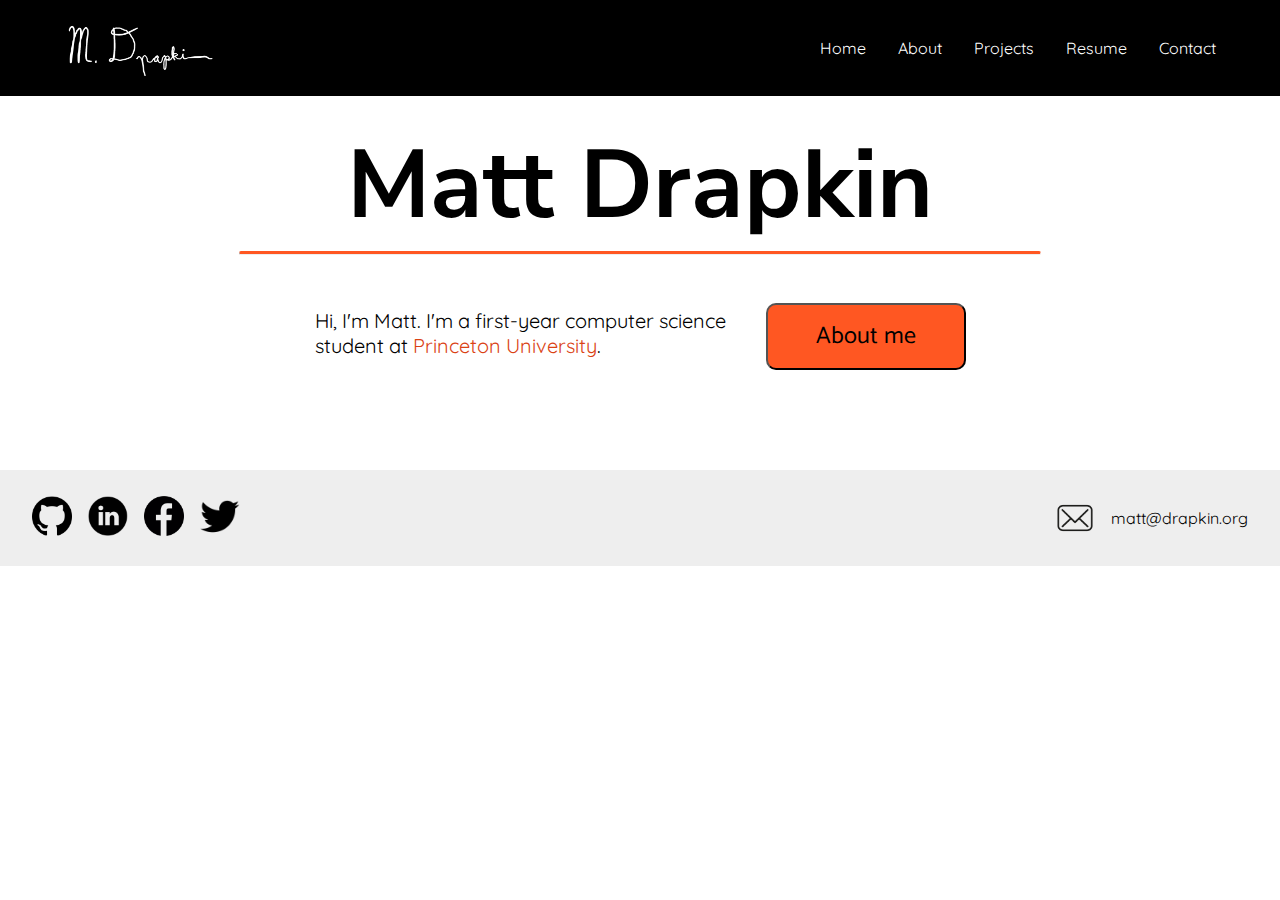
==== index.html @ 693f9033 "Most of home page complete, navigation buttons not yet linked" ====
<!DOCTYPE html>
<html lang="en">
<head>
    <meta charset="UTF-8">
    <meta http-equiv="X-UA-Compatible" content="IE=edge">
    <meta name="viewport" content="width=device-width, initial-scale=1.0">
    <link rel="stylesheet" href="styles.css">
    <title>Matt Drapkin</title>
</head>
<body>
    <header>
        <div class="nav">
            <img class="signature" src="img/signature.png" alt="signature">
            <ul>
                <li>Home</li>
                <li>About</li>
                <li>Projects</li>
                <li>Resume</li>
                <li>Contact</li>
            </ul>
        </div>
        <img class="selfie" src="img/header.jpg" alt="Matt Drapkin">
    </header>
    <div class="content">
        <div class="intro">
            <h1 class="big-name">Matt Drapkin</h1>
            <hr class="text-divider">
            <div class="side-txt">
                <p class="descriptor">Hi, I'm Matt.  I'm a first-year computer science student at <span class="pton">Princeton University</span>.</p>
                <button class="about-btn">About me</button>
        </div>
        </div>
    </div>
    <footer>
        <div class="footer-imgs">
            <a href="https://github.com/mattdrapkin" target="_blank">
                <img src="img/github.png" alt="GitHub">
            </a>
            <a href="https://www.linkedin.com/in/mattdrapkin/" target="_blank">
                <img src="img/linkedin.png" alt="LinkedIn">
            </a>
            <a href="https://www.facebook.com/matt.drapkin/" target="_blank">
                <img src="img/facebook.png" alt="Facebook">
            </a>
            <a href="https://twitter.com/mattdrapkin" target="_blank">
                <img src="img/twitter.png" alt="Twitter">
            </a>
        </div>
        <div class="email">
            <img src="img/email.png" alt="Email">
            matt@drapkin.org
        </div>
    </footer>
</body>
</html>
---- styles.css ----
@import url('https://fonts.googleapis.com/css2?family=Catamaran&family=Nunito+Sans:wght@700&family=Quicksand&display=swap');

* {
    margin: 0;
}

body {
    display: flex;
    flex-direction: column;
    font-family: "Quicksand", sans-serif;
}

button {
    font-family: 'Catamaran', sans-serif;
}

.content {
    padding: 100px 0;
}

.selfie {
    max-width: 100%;
}

.nav {
    display: flex;
    justify-content: space-between;
    align-items: center;
    position: fixed;
    top: 0;
    width: 100%;
    height: 6em;
    background-color: black;
    color: white;
}

.signature {
    width: 150px;
    height: 60px;
    margin-left: 4em;
}

.nav > ul {
    display: flex;
    list-style-type: none;
    gap: 2em;
    justify-content: flex-end;
    margin-right: 4em;
}

.intro {
    display: flex;
    flex-direction: column;
    justify-content: center;
    align-items: center;
}

.big-name {
    font-family: "Nunito Sans", sans-serif;
    font-size: 6em;
}

.text-divider {
    width: 50em;
    border-top: 3px solid #ff5722;
    border-radius: 5px;
}

.descriptor {
    margin-top: 2em;
    font-size: 20px;
}

.about-btn {
    margin-top: 2em;
    background-color: #ff5722;
    padding: 0.5em 2em;
    font-size: 24px;
    border-radius: 10px;
}

.pton {
    color: #da4214;
}

.side-txt {
    display: flex;
    justify-content:center;
    align-items: center;
}

.side-txt > p {
    text-align: left;
    width: 50%;
}

footer img {
    width: 40px;
    height: 40px;
}

.footer-imgs {
    display: flex;
    gap: 1em;
    padding-left: 2em;

}


footer {
    background-color: #eeeeee;
    width: 100%;
    height: 6em;
    display: flex;
    align-items: center;
    justify-content: space-between;
}

.email {
    display: flex;
    gap: 1em;
    align-items: center;
    padding-right: 2em;
}
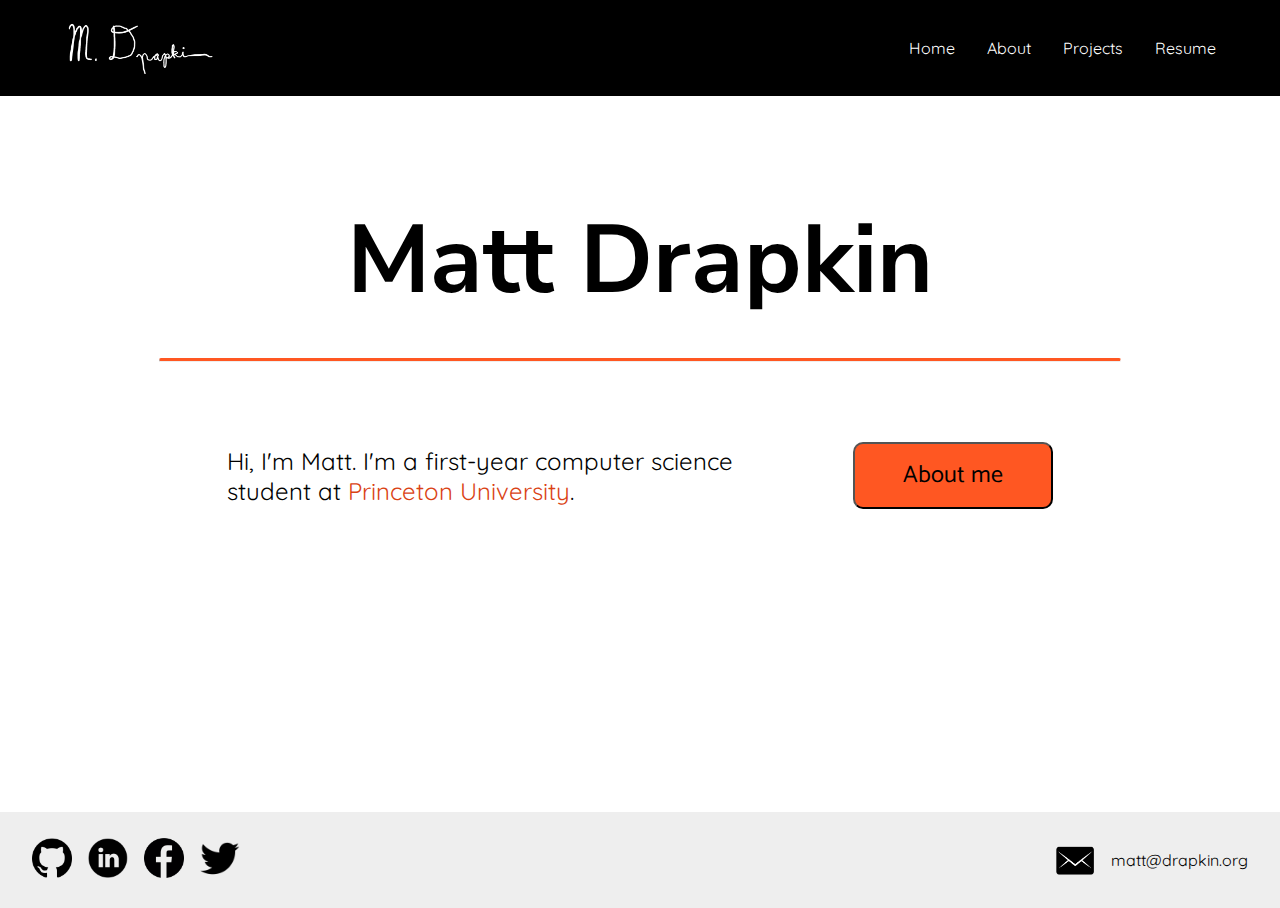
==== commit 18155e6c: "Roughly finished site, far from perfect" ====
--- a/index.html
+++ b/index.html
@@ -10,25 +10,24 @@
 <body>
     <header>
         <div class="nav">
-            <img class="signature" src="img/signature.png" alt="signature">
+            <a href="index.html"><img class="signature" src="img/signature.png" alt="signature"></a>
             <ul>
-                <li>Home</li>
-                <li>About</li>
-                <li>Projects</li>
-                <li>Resume</li>
-                <li>Contact</li>
+                <li><a href="index.html">Home</a></li>
+                <li><a href="about.html">About</a></li>
+                <li><a href="projects.html">Projects</a></li>
+                <li><a href="resume.html">Resume</a></li>
             </ul>
         </div>
         <img class="selfie" src="img/header.jpg" alt="Matt Drapkin">
     </header>
     <div class="content">
-        <div class="intro">
+        <div class="vert-content">
             <h1 class="big-name">Matt Drapkin</h1>
             <hr class="text-divider">
             <div class="side-txt">
                 <p class="descriptor">Hi, I'm Matt.  I'm a first-year computer science student at <span class="pton">Princeton University</span>.</p>
-                <button class="about-btn">About me</button>
-        </div>
+                <button class="about-btn" onclick="window.location.href='about.html';">About me</button>
+            </div>
         </div>
     </div>
     <footer>
--- a/styles.css
+++ b/styles.css
@@ -8,14 +8,39 @@
     display: flex;
     flex-direction: column;
     font-family: "Quicksand", sans-serif;
+    min-height: 100%;
+    margin:0;
+    padding: 0;
+    overflow-x: hidden;
+}
+
+.page-container {
+    position: relative;
+    min-height: 100vh;
+}
+
+.content-wrap {
+    padding-bottom: 6em;
 }
 
 button {
     font-family: 'Catamaran', sans-serif;
 }
 
-.content {
-    padding: 100px 0;
+.content, .projects-container, .about-container {
+    padding: 175px 0;
+}
+
+.about-container {
+    display: flex;
+    flex-direction: column;
+    align-items: center;
+    gap: 2em;
+}
+
+p a {
+    text-decoration: none;
+    color: black;
 }
 
 .selfie {
@@ -48,27 +73,29 @@
     margin-right: 4em;
 }
 
-.intro {
-    display: flex;
-    flex-direction: column;
-    justify-content: center;
-    align-items: center;
+.vert-content {
+    display: flex;
+    flex-direction: column;
+    justify-content: center;
+    align-items: center;
+    gap: 2em;
 }
 
 .big-name {
     font-family: "Nunito Sans", sans-serif;
     font-size: 6em;
+    text-align: center;
 }
 
 .text-divider {
-    width: 50em;
+    width: 60em;
     border-top: 3px solid #ff5722;
     border-radius: 5px;
 }
 
 .descriptor {
     margin-top: 2em;
-    font-size: 20px;
+    font-size: 24px;
 }
 
 .about-btn {
@@ -77,16 +104,19 @@
     padding: 0.5em 2em;
     font-size: 24px;
     border-radius: 10px;
+    cursor: pointer;
 }
 
 .pton {
     color: #da4214;
 }
 
-.side-txt {
-    display: flex;
-    justify-content:center;
-    align-items: center;
+.side-txt, .side-imgs {
+    display: flex;
+    flex-direction: row;
+    align-items: center;
+    justify-content: center;
+    gap: 4em;
 }
 
 .side-txt > p {
@@ -94,6 +124,10 @@
     width: 50%;
 }
 
+.side-txt {
+    margin-bottom: 8em;
+}
+
 footer img {
     width: 40px;
     height: 40px;
@@ -103,7 +137,6 @@
     display: flex;
     gap: 1em;
     padding-left: 2em;
-
 }
 
 
@@ -121,4 +154,93 @@
     gap: 1em;
     align-items: center;
     padding-right: 2em;
+}
+
+a {
+    text-decoration: none;
+    color: white;
+}
+
+#me1 {
+    width: 30em;
+    height: auto;
+    border: 3px solid #ff5722;
+}
+
+.about-txt {
+    width: 30em;
+    font-size: 1.25em;
+    display: flex;
+    flex-direction: column;
+    margin-top: 2em;
+    gap: 2em;
+    flex-shrink: 0;
+}
+
+.about-pic {
+    width: 24em;
+    height: 12em;
+    border: 3px solid #222831;
+}
+
+.side-imgs {
+    flex: 1;
+    background-color: #2d4059;
+    padding: 2em;
+    gap: 2em;
+    margin-top: 12em;
+}
+
+.resume {
+    width: 30em;
+    height: auto;
+    border: 1px solid black;
+}
+
+.project-container {
+    display: flex;
+    flex: 1;
+}
+
+.projects {
+    display: flex;
+    flex-wrap: wrap;
+    justify-content: center;
+    gap: 4em;
+}
+
+.project {
+    display: flex;
+    flex-direction: column;
+    gap: 2em;
+    justify-content: center;
+    align-items: center;
+}
+
+.project-img {
+    width: 24em;
+    height: 12em;
+}
+
+.project > p {
+    width: 24em;
+    text-align: center;
+}
+
+.project-btns {
+    display: flex;
+    gap: 3em;
+}
+
+.project-btns button {
+    font-size: 16px;
+    width: 8em;
+    background-color: #2d4059;
+    color: #eeeeee;
+    border-radius: 12px;;
+}
+
+.more-abt {
+    font-size: 20px;
+    width: 35em;
 }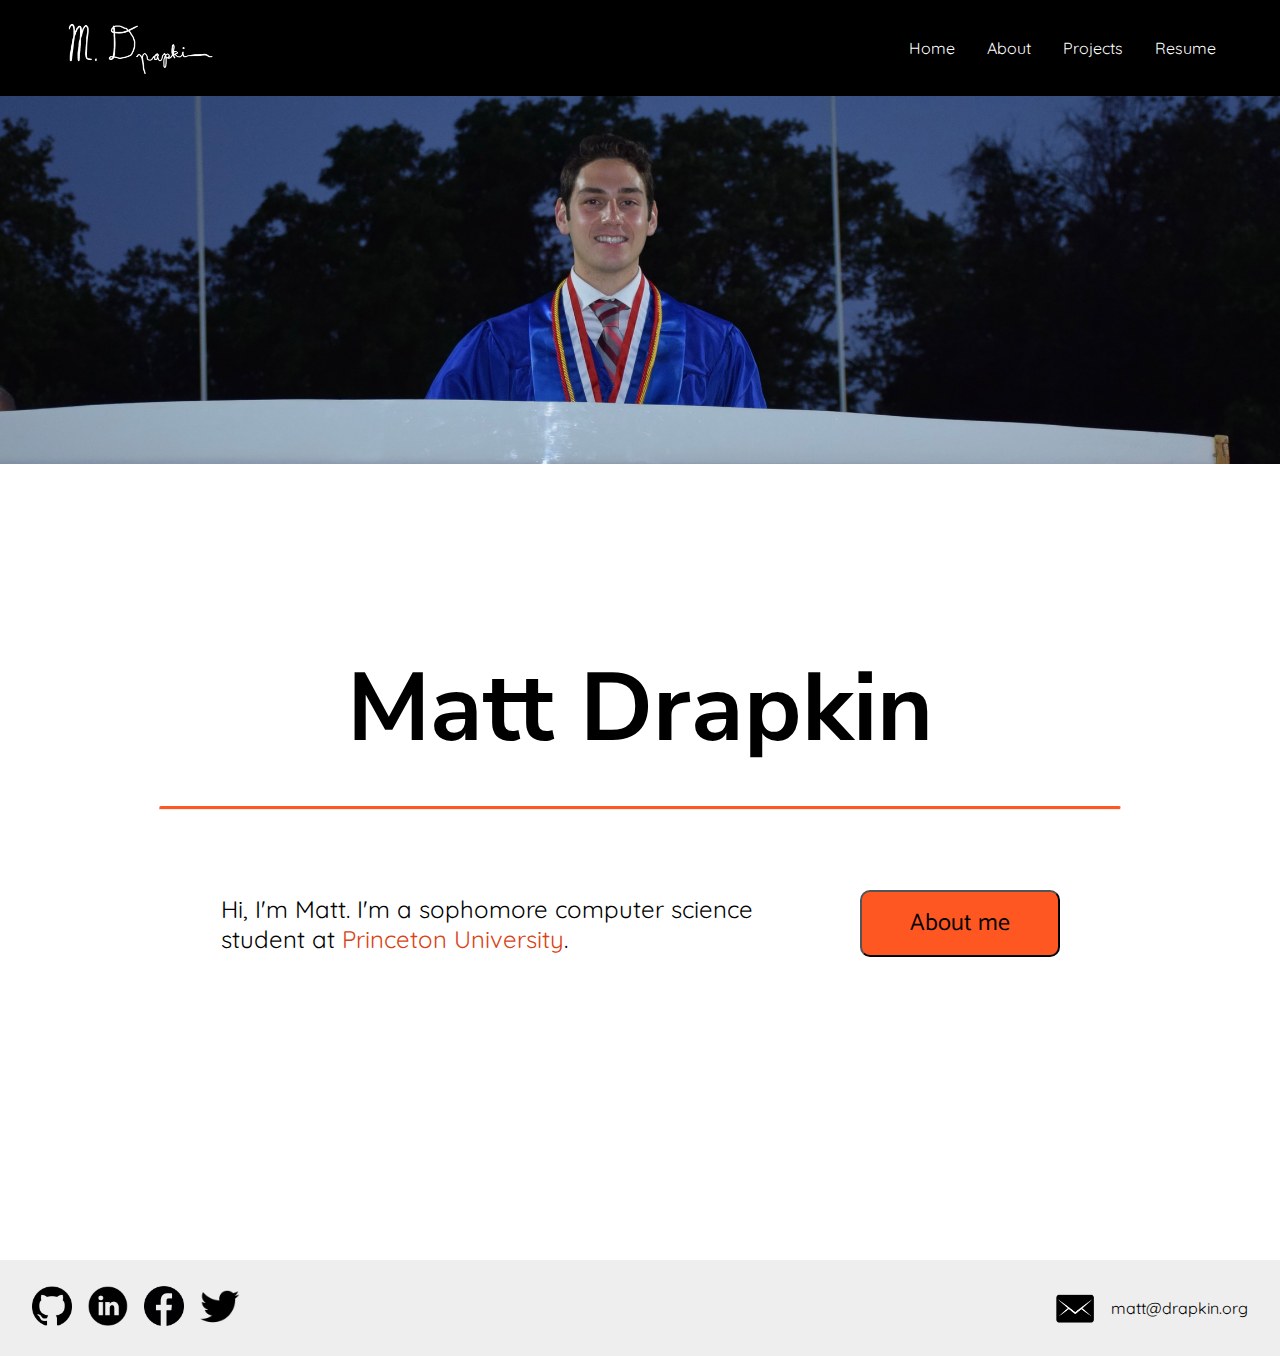
==== commit fa4809e7: "Fixed title typo" ====
--- a/index.html
+++ b/index.html
@@ -25,7 +25,7 @@
             <h1 class="big-name">Matt Drapkin</h1>
             <hr class="text-divider">
             <div class="side-txt">
-                <p class="descriptor">Hi, I'm Matt.  I'm a first-year computer science student at <span class="pton">Princeton University</span>.</p>
+                <p class="descriptor">Hi, I'm Matt.  I'm a sophomore computer science student at <span class="pton">Princeton University</span>.</p>
                 <button class="about-btn" onclick="window.location.href='about.html';">About me</button>
             </div>
         </div>
--- a/styles.css
+++ b/styles.css
@@ -172,7 +172,7 @@
     font-size: 1.25em;
     display: flex;
     flex-direction: column;
-    margin-top: 2em;
+    margin-top: 8em;
     gap: 2em;
     flex-shrink: 0;
 }
@@ -188,7 +188,7 @@
     background-color: #2d4059;
     padding: 2em;
     gap: 2em;
-    margin-top: 12em;
+    margin-top: 6em;
 }
 
 .resume {
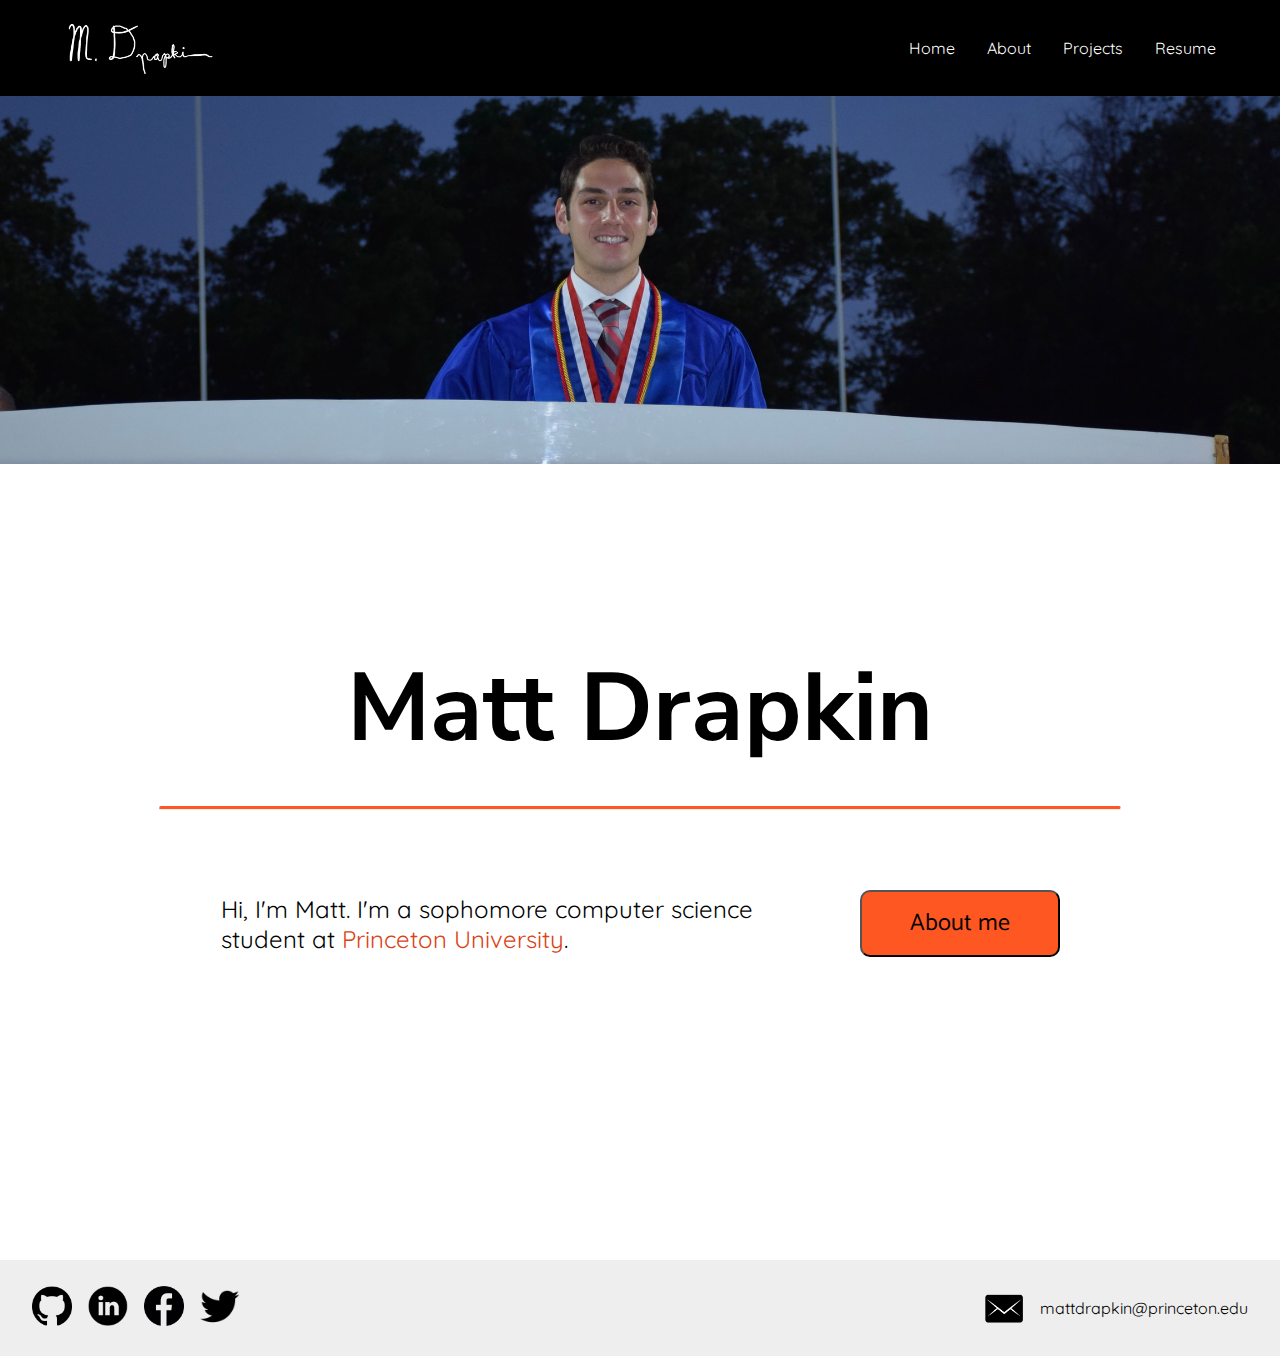
==== commit 413d51b1: "Updated resume and Amazon internship" ====
--- a/index.html
+++ b/index.html
@@ -47,7 +47,7 @@
         </div>
         <div class="email">
             <img src="img/email.png" alt="Email">
-            matt@drapkin.org
+            mattdrapkin@princeton.edu
         </div>
     </footer>
 </body>
